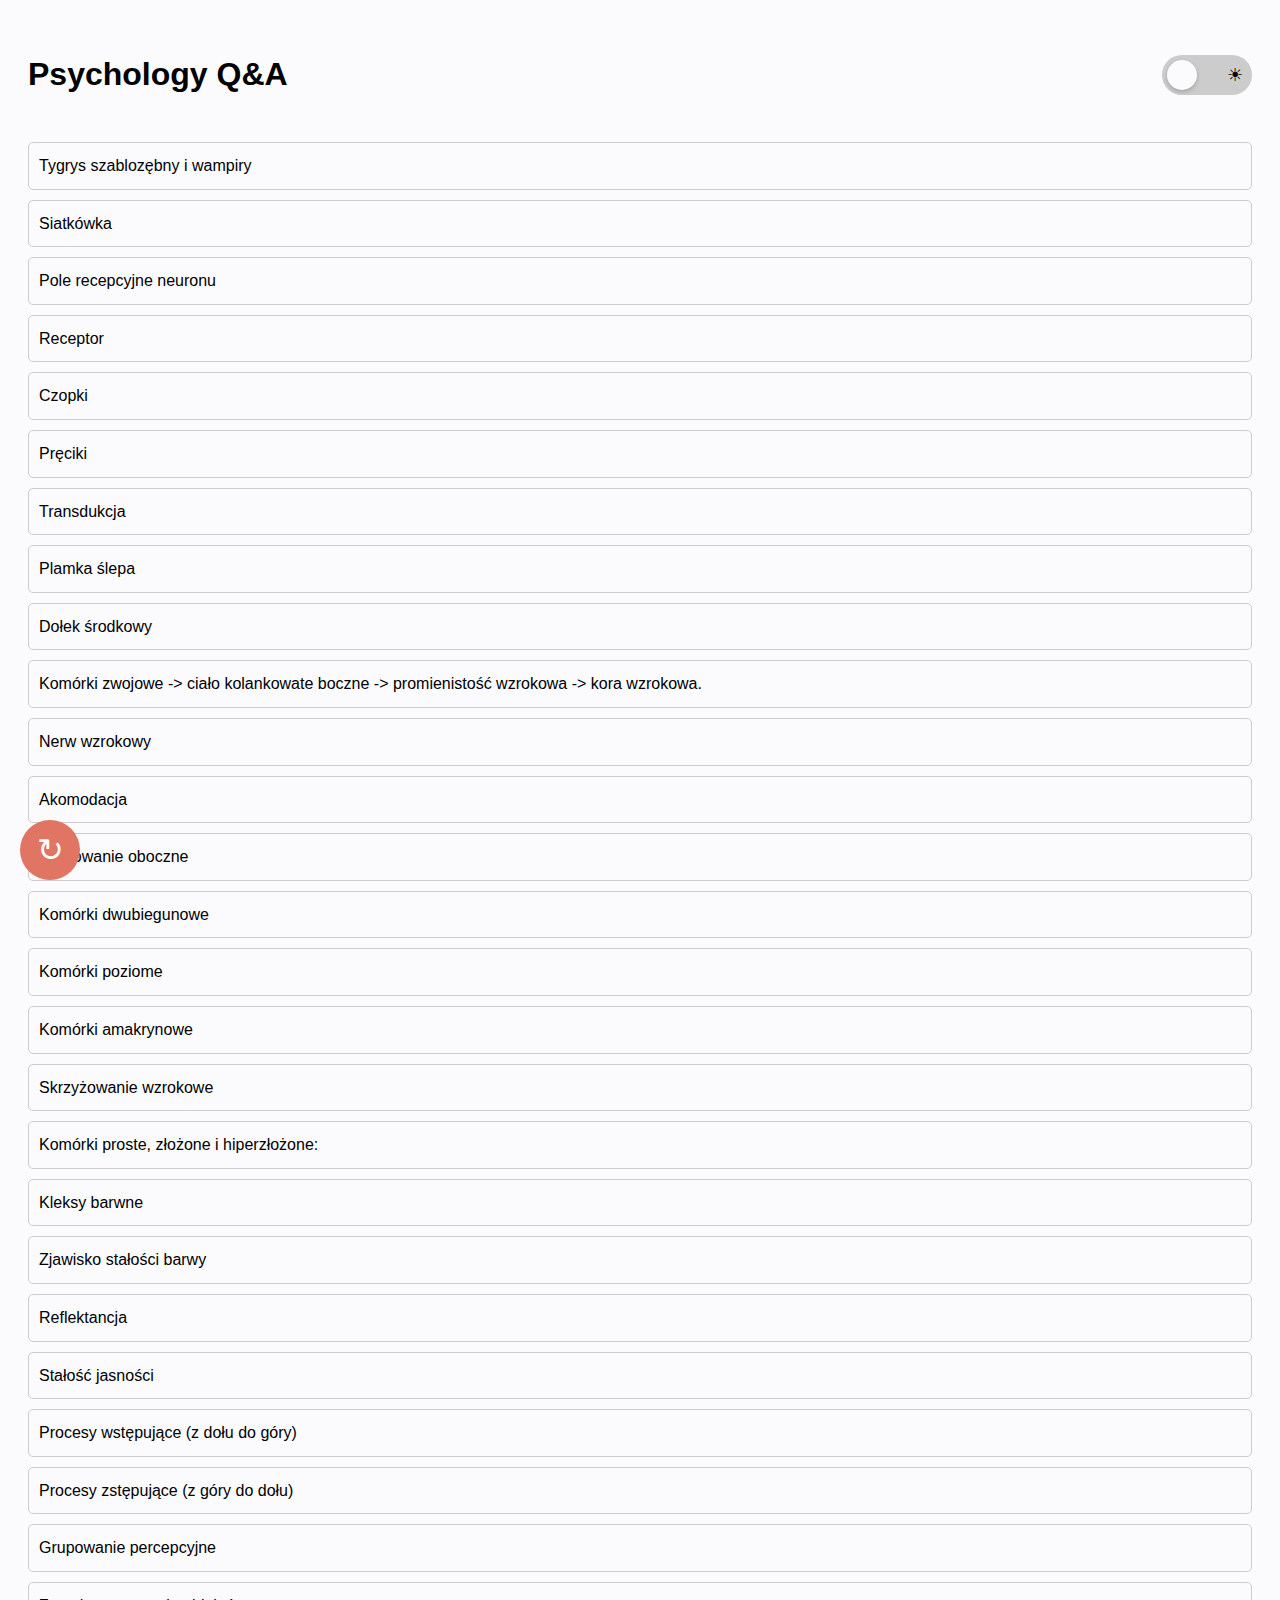
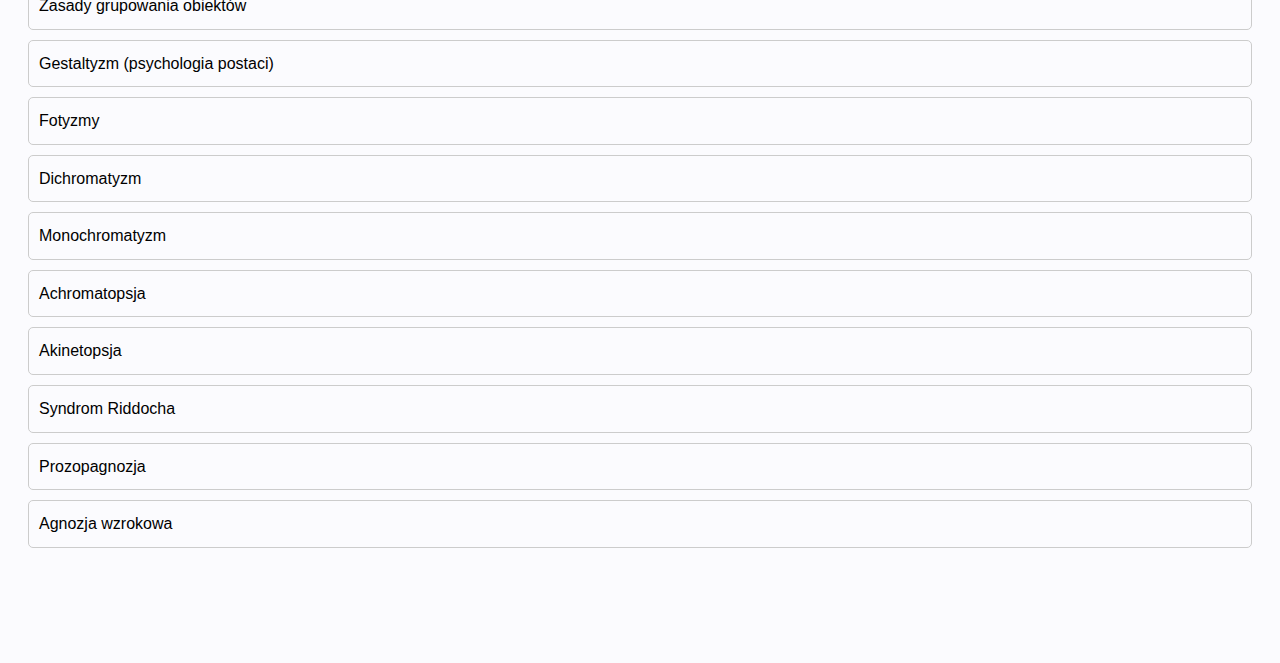
==== index.html @ 49e2718c "Add files via upload" ====
<!DOCTYPE html>
<html lang="en">
<head>
    <meta charset="UTF-8">
    <meta name="viewport" content="width=device-width, initial-scale=1.0">
    <title>Psychology Q&A</title>
    <link rel="stylesheet" href="style.css">
    <link href="https://cdnjs.cloudflare.com/ajax/libs/font-awesome/6.0.0-beta3/css/all.min.css" rel="stylesheet">
</head>
<body>
    <header>
        <h1>Psychology Q&A</h1>
        <label class="toggle">
            <input type="checkbox" id="dark-mode-toggle" />
            <span class="slider">
                <span class="icon moon"><i class="fa-solid fa-moon"></i></span>
                <span class="icon sun">&#x2600;</span>
            </span>
        </label>
    </header>
    <div id="questions-container"></div>
    <div id="floating-buttons">
        <button id="reshuffle-questions">
            <span class="icon">&#x21bb;</span>
        </button>
    </div>
    <br><br><br>
    <script src="scr.js"></script>
</body>
</html>
---- style.css ----
/* Color Variables */
:root {
    --background-color: #FBFBFE; 
    --text-color: #000000; 
    --primary-color: #E17564; 
    --secondary-color: #ccc; 
}

/* Dark Mode Colors */
body.dark-mode {
    --background-color: #09122C;
    --text-color: #ffffff;
    --primary-color: #E17564;
    --secondary-color: #040813;
}

/* General Styles */
body {
    font-family: Arial, sans-serif;
    padding: 20px;
    line-height: 1.6;
    background-color: var(--background-color);
    color: var(--text-color);
    transition: background-color 0.3s ease, color 0.3s ease;
}

h1 {
    text-align: center;
}

header {
    display: flex;
    justify-content: space-between;
    align-items: center;
    margin-bottom: 20px;
}

/* Question & Answer Styles */
.question {
    cursor: pointer;
    margin-bottom: 10px;
    border: 1px solid var(--secondary-color);
    padding: 10px;
    background-color: var(--background-color);
    border-radius: 5px;
    transition: background-color 0.3s ease;
}

.question:hover {
    background-color: var(--secondary-color);
}

.answer {
    display: none;
    margin-bottom: 10px;
    padding: 10px;
    background-color: var(--secondary-color);
    border-left: 3px solid var(--primary-color);
    border-radius: 5px;
}

/* Floating Buttons */
#floating-buttons {
    position: fixed;
    bottom: 20px;
    left: 20px;
    display: flex;
    flex-direction: column;
    gap: 10px;
    z-index: 1000;
}

/* Reshuffle Button */
#reshuffle-questions {
    background-color: var(--primary-color);
    color: white;
    display: flex;
    align-items: center;
    justify-content: center;
    padding: 10px;
    width: 60px;
    height: 60px;
    border-radius: 50%;
    border: none;
    cursor: pointer;
    transition: background-color 0.3s ease;
}

#reshuffle-questions:hover {
    background-color: var(--primary-color);
}

#reshuffle-questions .icon {
    font-size: 32px;
    transition: transform 0.3s ease;
}

#reshuffle-questions.spinning .icon {
    animation: spin 0.5s cubic-bezier(0.25, 1, 0.5, 1) infinite;
}

/* Keyframes for Spin Animation */
@keyframes spin {
    from {
        transform: rotate(0deg);
    }
    to {
        transform: rotate(360deg);
    }
}

@media (max-width: 768px) {
    #reshuffle-questions .icon {
        font-size: 22px;
    }

    #reshuffle-questions {
        width: 40px;
        height: 40px;
        padding: 8px;
    }
}



/* Dark Mode Toggle (Switch) */
.toggle {
    position: relative;
    display: inline-block;
    width: 90px;
    height: 40px; 
}

.toggle input {
    opacity: 0;
    width: 0;
    height: 0;
}

.slider {
    position: absolute;
    cursor: pointer;
    top: 0;
    left: 0;
    right: 0;
    bottom: 0;
    background-color: var(--secondary-color);
    transition: background-color 0.4s, box-shadow 0.3s ease-in-out;
    border-radius: 40px;
    display: flex;
    align-items: center;
    justify-content: space-between;
    padding: 0 5px;
}

.slider:before {
    content: "";
    position: absolute;
    height: 30px;
    width: 30px; 
    left: 5px; 
    bottom: 5px;
    background-color: var(--background-color);
    transition: transform 0.4s, box-shadow 0.3s ease-in-out;
    border-radius: 50%;
    box-shadow: 0 2px 4px rgba(0, 0, 0, 0.2);
}

/* Icons */
.slider .icon {
    font-size: 18px;
    color: var(--text-color);
    opacity: 0;
    transition: opacity 0.3s ease;
}

.slider .sun {
    opacity: 1;
    color: var(--text-color);
    transform: translateX(-4px); 
}

.slider .moon {
    opacity: 0;
    color: var(--text-color);
    transform: translateX(4px); 
}

.toggle input:checked + .slider {
    background-color: var(--primary-color);
}

.toggle input:checked + .slider:before {
    transform: translateX(50px);
}

.toggle input:checked + .slider .sun {
    opacity: 0;
}

.toggle input:checked + .slider .moon {
    opacity: 1;
}


/* Dark Mode Styles */
body.dark-mode {
    background-color: var(--background-color);
    color: var(--text-color);
}

body.dark-mode .question {
    background-color: var(--background-color);
    border-color: var(--secondary-color);
}

body.dark-mode .question:hover {
    background-color: var(--secondary-color);
}

body.dark-mode .answer {
    background-color: var(--secondary-color);
}

::-webkit-scrollbar {
    width: 18px;
}

::-webkit-scrollbar-track {
    background-color: var(--background-color); 
    border-radius: 10px;
}

::-webkit-scrollbar-thumb {
    background-color: var(--primary-color);
    border-radius: 10px;
    border: 3px solid var(--background-color);
}

::-webkit-scrollbar-thumb:hover {
    background-color: var(--secondary-color);
}

/* For Firefox */
scrollbar {
    width: 18px;
}

scrollbar-track {
    background-color: var(--background-color);
    border-radius: 10px;
}

scrollbar-thumb {
    background-color: var(--primary-color);
    border-radius: 10px;
    border: 3px solid var(--background-color);
}

scrollbar-thumb:hover {
    background-color: var(--secondary-color);
}
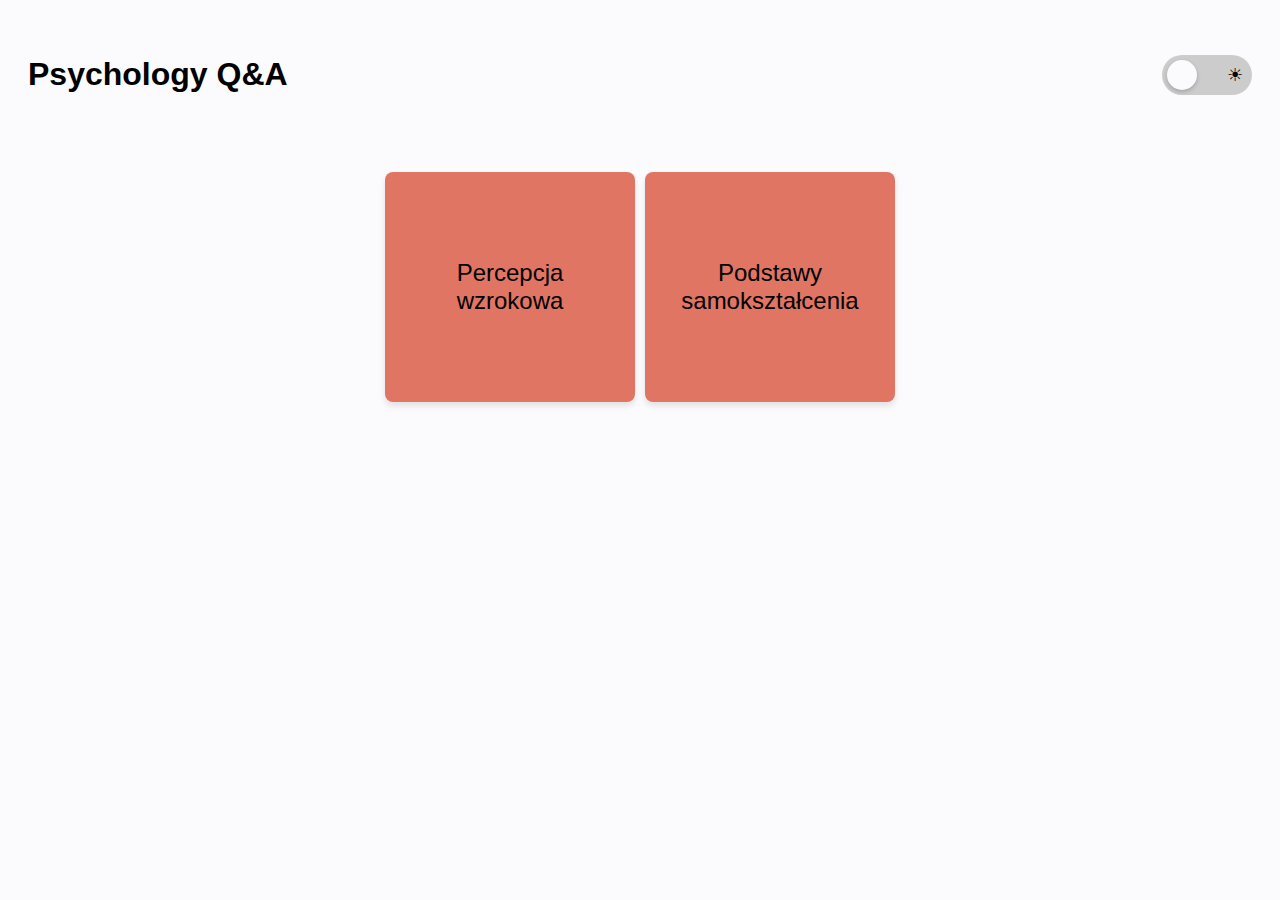
==== commit aae9ae67: "Add files via upload" ====
--- a/index.html
+++ b/index.html
@@ -19,12 +19,15 @@
         </label>
     </header>
     <div id="questions-container"></div>
+    
     <div id="floating-buttons">
         <button id="reshuffle-questions">
             <span class="icon">&#x21bb;</span>
         </button>
     </div>
+    
     <br><br><br>
+    <script src="https://ajax.googleapis.com/ajax/libs/jquery/3.7.1/jquery.min.js"></script>
     <script src="scr.js"></script>
 </body>
 </html>
--- a/style.css
+++ b/style.css
@@ -4,6 +4,7 @@
     --text-color: #000000; 
     --primary-color: #E17564; 
     --secondary-color: #ccc; 
+    --hover-color: #d86453; /* Light Mode Hover Color */
 }
 
 /* Dark Mode Colors */
@@ -12,6 +13,7 @@
     --text-color: #ffffff;
     --primary-color: #E17564;
     --secondary-color: #040813;
+    --hover-color: #b75d4f; /* Dark Mode Hover Color */
 }
 
 /* General Styles */
@@ -24,15 +26,57 @@
     transition: background-color 0.3s ease, color 0.3s ease;
 }
 
+/* Typography and Alignment */
 h1 {
     text-align: center;
 }
 
+/* Header */
 header {
     display: flex;
     justify-content: space-between;
     align-items: center;
     margin-bottom: 20px;
+}
+
+/* Button Styling */
+button, .category-button, .subject-button, #reshuffle-questions {
+    font-family: inherit;
+    font-size: 1.5rem;
+    padding: 15px 20px;
+    margin: 10px 0;
+    width: 100%;
+    max-width: 250px;
+    border: none;
+    border-radius: 8px;
+    cursor: pointer;
+    text-align: center;
+    transition: all 0.3s ease;
+}
+
+/* Category Buttons */
+.category-button {
+    background-color: var(--primary-color);
+    color: var(--text-color);
+    box-shadow: 0 4px 6px rgba(0, 0, 0, 0.1);
+    min-height: 230px;
+}
+
+.category-button:hover {
+    background-color: var(--hover-color);
+    box-shadow: 0 6px 10px rgba(0, 0, 0, 0.15);
+}
+
+/* Subject Buttons */
+.subject-button {
+    background-color: var(--secondary-color);
+    color: var(--text-color);
+    box-shadow: 0 4px 6px rgba(0, 0, 0, 0.1);
+}
+
+.subject-button:hover {
+    background-color: var(--hover-color);
+    box-shadow: 0 6px 10px rgba(0, 0, 0, 0.15);
 }
 
 /* Question & Answer Styles */
@@ -46,7 +90,7 @@
     transition: background-color 0.3s ease;
 }
 
-.question:hover {
+.question:hover, .question:focus {
     background-color: var(--secondary-color);
 }
 
@@ -57,6 +101,17 @@
     background-color: var(--secondary-color);
     border-left: 3px solid var(--primary-color);
     border-radius: 5px;
+}
+
+/* Flexbox Styling for Button Layout */
+#questions-container {
+    display: flex;
+    flex-direction: row;
+    flex-wrap: wrap;
+    align-items: center;
+    justify-content: center;
+    padding: 20px;
+    gap: 10px;
 }
 
 /* Floating Buttons */
@@ -65,7 +120,6 @@
     bottom: 20px;
     left: 20px;
     display: flex;
-    flex-direction: column;
     gap: 10px;
     z-index: 1000;
 }
@@ -78,6 +132,7 @@
     align-items: center;
     justify-content: center;
     padding: 10px;
+    max-width: 60px;
     width: 60px;
     height: 60px;
     border-radius: 50%;
@@ -101,34 +156,29 @@
 
 /* Keyframes for Spin Animation */
 @keyframes spin {
-    from {
-        transform: rotate(0deg);
-    }
-    to {
-        transform: rotate(360deg);
-    }
-}
-
+    from { transform: rotate(0deg); }
+    to { transform: rotate(360deg); }
+}
+
+/* Reshuffle Button on Small Screens */
 @media (max-width: 768px) {
     #reshuffle-questions .icon {
         font-size: 22px;
     }
 
     #reshuffle-questions {
-        width: 40px;
-        height: 40px;
+        max-width: 40px;
+        max-height: 40px;
         padding: 8px;
     }
 }
 
-
-
-/* Dark Mode Toggle (Switch) */
+/* Dark Mode Toggle */
 .toggle {
     position: relative;
     display: inline-block;
     width: 90px;
-    height: 40px; 
+    height: 40px;
 }
 
 .toggle input {
@@ -145,8 +195,8 @@
     right: 0;
     bottom: 0;
     background-color: var(--secondary-color);
+    border-radius: 40px;
     transition: background-color 0.4s, box-shadow 0.3s ease-in-out;
-    border-radius: 40px;
     display: flex;
     align-items: center;
     justify-content: space-between;
@@ -157,8 +207,8 @@
     content: "";
     position: absolute;
     height: 30px;
-    width: 30px; 
-    left: 5px; 
+    width: 30px;
+    left: 5px;
     bottom: 5px;
     background-color: var(--background-color);
     transition: transform 0.4s, box-shadow 0.3s ease-in-out;
@@ -176,14 +226,12 @@
 
 .slider .sun {
     opacity: 1;
-    color: var(--text-color);
-    transform: translateX(-4px); 
+    transform: translateX(-4px);
 }
 
 .slider .moon {
     opacity: 0;
-    color: var(--text-color);
-    transform: translateX(4px); 
+    transform: translateX(4px);
 }
 
 .toggle input:checked + .slider {
@@ -202,32 +250,13 @@
     opacity: 1;
 }
 
-
-/* Dark Mode Styles */
-body.dark-mode {
-    background-color: var(--background-color);
-    color: var(--text-color);
-}
-
-body.dark-mode .question {
-    background-color: var(--background-color);
-    border-color: var(--secondary-color);
-}
-
-body.dark-mode .question:hover {
-    background-color: var(--secondary-color);
-}
-
-body.dark-mode .answer {
-    background-color: var(--secondary-color);
-}
-
+/* Scrollbar Styles */
 ::-webkit-scrollbar {
     width: 18px;
 }
 
 ::-webkit-scrollbar-track {
-    background-color: var(--background-color); 
+    background-color: var(--background-color);
     border-radius: 10px;
 }
 
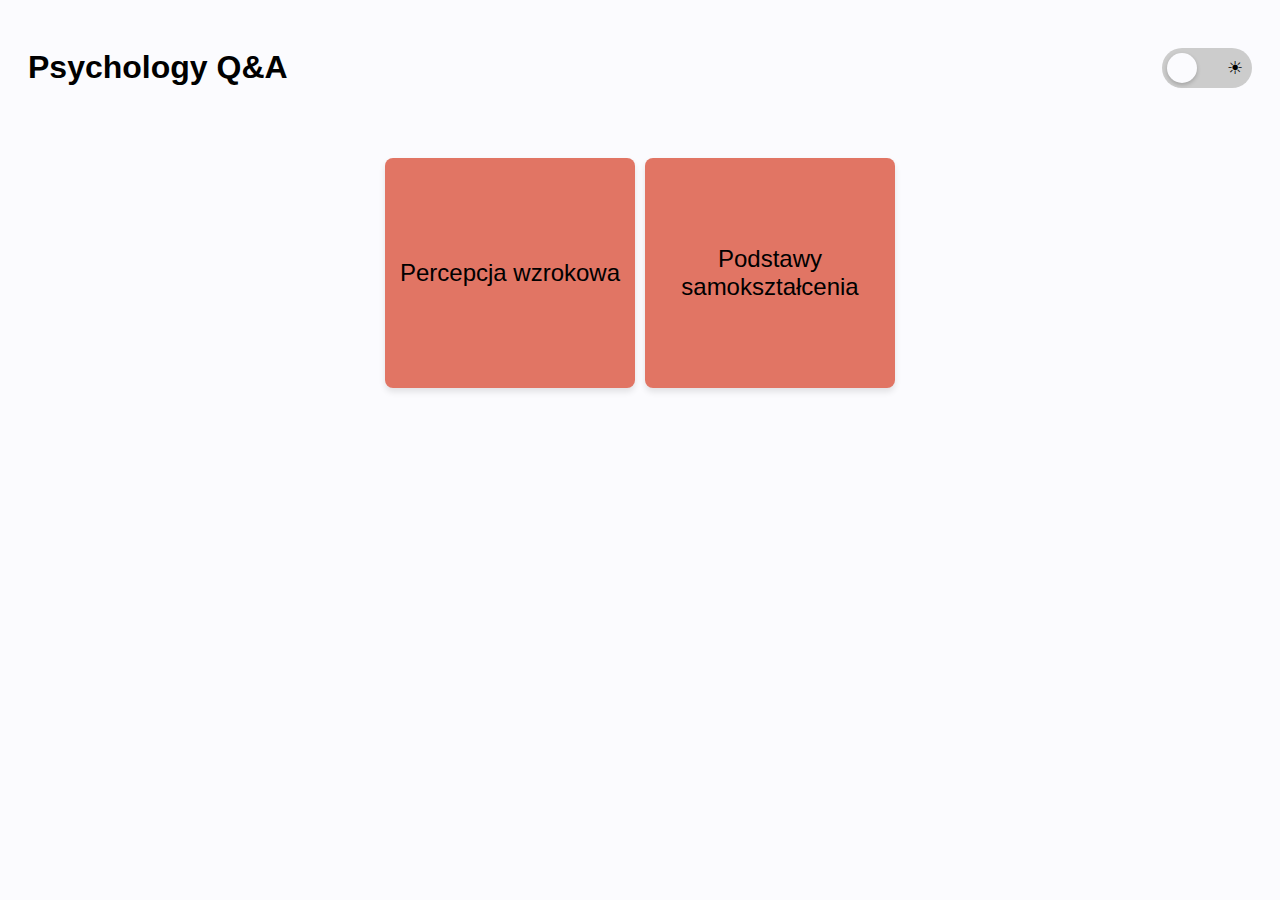
==== commit 291a07f9: "Add files via upload" ====
--- a/index.html
+++ b/index.html
@@ -18,13 +18,13 @@
             </span>
         </label>
     </header>
-    <div id="questions-container"></div>
-    
     <div id="floating-buttons">
-        <button id="reshuffle-questions">
-            <span class="icon">&#x21bb;</span>
+        <button id="go-back-button">
+            <span class="icon">&#x2190;</span>
         </button>
     </div>
+    
+    <div id="questions-container"></div>
     
     <br><br><br>
     <script src="https://ajax.googleapis.com/ajax/libs/jquery/3.7.1/jquery.min.js"></script>
--- a/style.css
+++ b/style.css
@@ -1,10 +1,10 @@
 /* Color Variables */
 :root {
-    --background-color: #FBFBFE; 
-    --text-color: #000000; 
-    --primary-color: #E17564; 
-    --secondary-color: #ccc; 
-    --hover-color: #d86453; /* Light Mode Hover Color */
+    --background-color: #FBFBFE;
+    --text-color: #000000;
+    --primary-color: #E17564;
+    --secondary-color: #ccc;
+    --hover-color: #d86453;
 }
 
 /* Dark Mode Colors */
@@ -13,20 +13,18 @@
     --text-color: #ffffff;
     --primary-color: #E17564;
     --secondary-color: #040813;
-    --hover-color: #b75d4f; /* Dark Mode Hover Color */
+    --hover-color: #b75d4f;
 }
 
 /* General Styles */
 body {
     font-family: Arial, sans-serif;
     padding: 20px;
-    line-height: 1.6;
     background-color: var(--background-color);
     color: var(--text-color);
     transition: background-color 0.3s ease, color 0.3s ease;
 }
 
-/* Typography and Alignment */
 h1 {
     text-align: center;
 }
@@ -40,13 +38,14 @@
 }
 
 /* Button Styling */
-button, .category-button, .subject-button, #reshuffle-questions {
+.category-button, .subject-button {
     font-family: inherit;
     font-size: 1.5rem;
-    padding: 15px 20px;
+
     margin: 10px 0;
     width: 100%;
     max-width: 250px;
+    min-height: 230px;
     border: none;
     border-radius: 8px;
     cursor: pointer;
@@ -54,85 +53,23 @@
     transition: all 0.3s ease;
 }
 
-/* Category Buttons */
-.category-button {
-    background-color: var(--primary-color);
-    color: var(--text-color);
-    box-shadow: 0 4px 6px rgba(0, 0, 0, 0.1);
-    min-height: 230px;
-}
-
-.category-button:hover {
-    background-color: var(--hover-color);
-    box-shadow: 0 6px 10px rgba(0, 0, 0, 0.15);
-}
-
-/* Subject Buttons */
-.subject-button {
-    background-color: var(--secondary-color);
-    color: var(--text-color);
-    box-shadow: 0 4px 6px rgba(0, 0, 0, 0.1);
-}
-
-.subject-button:hover {
-    background-color: var(--hover-color);
-    box-shadow: 0 6px 10px rgba(0, 0, 0, 0.15);
-}
-
-/* Question & Answer Styles */
-.question {
-    cursor: pointer;
-    margin-bottom: 10px;
-    border: 1px solid var(--secondary-color);
-    padding: 10px;
-    background-color: var(--background-color);
-    border-radius: 5px;
-    transition: background-color 0.3s ease;
-}
-
-.question:hover, .question:focus {
-    background-color: var(--secondary-color);
-}
-
-.answer {
-    display: none;
-    margin-bottom: 10px;
-    padding: 10px;
-    background-color: var(--secondary-color);
-    border-left: 3px solid var(--primary-color);
-    border-radius: 5px;
-}
-
-/* Flexbox Styling for Button Layout */
-#questions-container {
-    display: flex;
-    flex-direction: row;
-    flex-wrap: wrap;
-    align-items: center;
-    justify-content: center;
-    padding: 20px;
-    gap: 10px;
-}
-
-/* Floating Buttons */
 #floating-buttons {
     position: fixed;
     bottom: 20px;
     left: 20px;
     display: flex;
+    flex-direction: column;
     gap: 10px;
     z-index: 1000;
 }
 
-/* Reshuffle Button */
-#reshuffle-questions {
+#go-back-button {
     background-color: var(--primary-color);
     color: white;
     display: flex;
     align-items: center;
     justify-content: center;
     padding: 10px;
-    max-width: 60px;
     width: 60px;
     height: 60px;
     border-radius: 50%;
@@ -141,36 +78,56 @@
     transition: background-color 0.3s ease;
 }
 
-#reshuffle-questions:hover {
-    background-color: var(--primary-color);
-}
-
-#reshuffle-questions .icon {
+#go-back-button:hover {
+    background-color: var(--primary-color);
+}
+
+#go-back-button .icon {
     font-size: 32px;
+    transform: translate(0px,-2px);
     transition: transform 0.3s ease;
 }
 
-#reshuffle-questions.spinning .icon {
-    animation: spin 0.5s cubic-bezier(0.25, 1, 0.5, 1) infinite;
-}
-
-/* Keyframes for Spin Animation */
-@keyframes spin {
-    from { transform: rotate(0deg); }
-    to { transform: rotate(360deg); }
-}
-
-/* Reshuffle Button on Small Screens */
-@media (max-width: 768px) {
-    #reshuffle-questions .icon {
-        font-size: 22px;
-    }
-
-    #reshuffle-questions {
-        max-width: 40px;
-        max-height: 40px;
-        padding: 8px;
-    }
+.subject-button {
+    display: flex;
+    justify-content: center;
+    align-items: center;
+}
+
+/* Category Buttons */
+.category-button {
+    background-color: var(--primary-color);
+    color: var(--text-color);
+    box-shadow: 0 4px 6px rgba(0, 0, 0, 0.1);
+}
+
+.category-button:hover {
+    background-color: var(--hover-color);
+    box-shadow: 0 6px 10px rgba(0, 0, 0, 0.15);
+}
+
+/* Subject Buttons */
+.subject-button {
+    background-color: var(--secondary-color);
+    color: var(--text-color);
+    box-shadow: 0 4px 6px rgba(0, 0, 0, 0.1);
+    text-decoration: none;
+}
+
+.subject-button:hover {
+    background-color: var(--hover-color);
+    box-shadow: 0 6px 10px rgba(0, 0, 0, 0.15);
+}
+
+/* Flexbox Styling for Button Layout */
+#questions-container {
+    display: flex;
+    flex-direction: row;
+    flex-wrap: wrap;
+    align-items: center;
+    justify-content: center;
+    gap: 10px;
+    padding: 20px;
 }
 
 /* Dark Mode Toggle */
@@ -196,11 +153,11 @@
     bottom: 0;
     background-color: var(--secondary-color);
     border-radius: 40px;
-    transition: background-color 0.4s, box-shadow 0.3s ease-in-out;
     display: flex;
     align-items: center;
     justify-content: space-between;
     padding: 0 5px;
+    transition: background-color 0.4s;
 }
 
 .slider:before {
@@ -211,12 +168,11 @@
     left: 5px;
     bottom: 5px;
     background-color: var(--background-color);
-    transition: transform 0.4s, box-shadow 0.3s ease-in-out;
     border-radius: 50%;
     box-shadow: 0 2px 4px rgba(0, 0, 0, 0.2);
-}
-
-/* Icons */
+    transition: transform 0.4s;
+}
+
 .slider .icon {
     font-size: 18px;
     color: var(--text-color);
@@ -249,43 +205,3 @@
 .toggle input:checked + .slider .moon {
     opacity: 1;
 }
-
-/* Scrollbar Styles */
-::-webkit-scrollbar {
-    width: 18px;
-}
-
-::-webkit-scrollbar-track {
-    background-color: var(--background-color);
-    border-radius: 10px;
-}
-
-::-webkit-scrollbar-thumb {
-    background-color: var(--primary-color);
-    border-radius: 10px;
-    border: 3px solid var(--background-color);
-}
-
-::-webkit-scrollbar-thumb:hover {
-    background-color: var(--secondary-color);
-}
-
-/* For Firefox */
-scrollbar {
-    width: 18px;
-}
-
-scrollbar-track {
-    background-color: var(--background-color);
-    border-radius: 10px;
-}
-
-scrollbar-thumb {
-    background-color: var(--primary-color);
-    border-radius: 10px;
-    border: 3px solid var(--background-color);
-}
-
-scrollbar-thumb:hover {
-    background-color: var(--secondary-color);
-}
